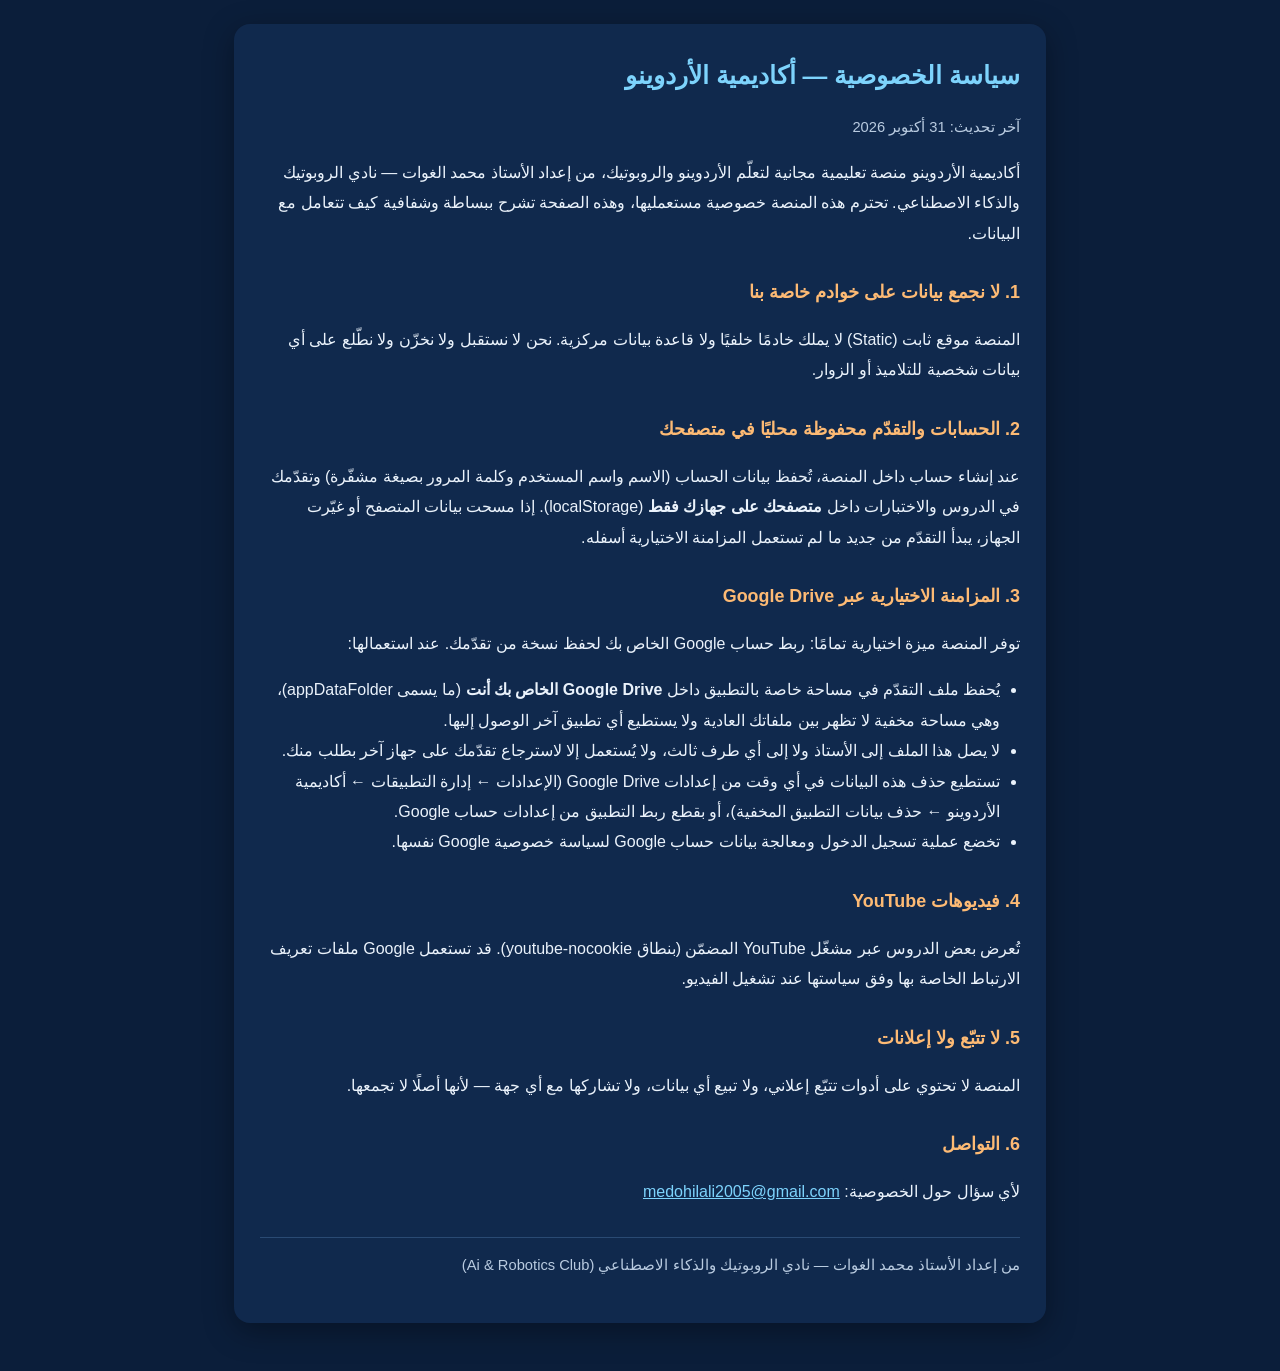
==== privacy.html @ 27d31264 "Add privacy policy page" ====
<!DOCTYPE html>
<html lang="ar" dir="rtl">
<head>
<meta charset="UTF-8">
<meta name="viewport" content="width=device-width, initial-scale=1.0">
<title>سياسة الخصوصية — أكاديمية الأردوينو</title>
<style>
  body { font-family: "Segoe UI", Tahoma, Arial, sans-serif; background: #0B1E3A; color: #EAF2FB; margin: 0; padding: 24px 16px 48px; line-height: 1.9; }
  main { max-width: 760px; margin: 0 auto; background: #10294D; border-radius: 16px; padding: 28px 26px; box-shadow: 0 8px 30px rgba(0,0,0,.35); }
  h1 { font-size: 1.55rem; margin: 0 0 6px; color: #7DD3FC; }
  h2 { font-size: 1.12rem; margin: 26px 0 6px; color: #FDBA74; }
  p, li { font-size: 1rem; }
  ul { padding-right: 20px; }
  .meta { color: #B9CBE0; font-size: .92rem; margin-bottom: 10px; }
  a { color: #7DD3FC; }
  .credit { margin-top: 30px; border-top: 1px solid #2A4A73; padding-top: 14px; color: #B9CBE0; font-size: .92rem; }
</style>
</head>
<body>
<main>
  <h1>سياسة الخصوصية — أكاديمية الأردوينو</h1>
  <p class="meta">آخر تحديث: 31 أكتوبر 2026</p>

  <p>أكاديمية الأردوينو منصة تعليمية مجانية لتعلّم الأردوينو والروبوتيك،
  من إعداد الأستاذ محمد الغوات — نادي الروبوتيك والذكاء الاصطناعي.
  تحترم هذه المنصة خصوصية مستعمليها، وهذه الصفحة تشرح ببساطة وشفافية
  كيف تتعامل مع البيانات.</p>

  <h2>1. لا نجمع بيانات على خوادم خاصة بنا</h2>
  <p>المنصة موقع ثابت (Static) لا يملك خادمًا خلفيًا ولا قاعدة بيانات مركزية.
  نحن لا نستقبل ولا نخزّن ولا نطّلع على أي بيانات شخصية للتلاميذ أو الزوار.</p>

  <h2>2. الحسابات والتقدّم محفوظة محليًا في متصفحك</h2>
  <p>عند إنشاء حساب داخل المنصة، تُحفظ بيانات الحساب (الاسم واسم المستخدم
  وكلمة المرور بصيغة مشفّرة) وتقدّمك في الدروس والاختبارات داخل
  <strong>متصفحك على جهازك فقط</strong> (localStorage). إذا مسحت بيانات
  المتصفح أو غيّرت الجهاز، يبدأ التقدّم من جديد ما لم تستعمل المزامنة
  الاختيارية أسفله.</p>

  <h2>3. المزامنة الاختيارية عبر Google Drive</h2>
  <p>توفر المنصة ميزة اختيارية تمامًا: ربط حساب Google الخاص بك لحفظ
  نسخة من تقدّمك. عند استعمالها:</p>
  <ul>
    <li>يُحفظ ملف التقدّم في مساحة خاصة بالتطبيق داخل <strong>Google Drive
    الخاص بك أنت</strong> (ما يسمى appDataFolder)، وهي مساحة مخفية لا تظهر
    بين ملفاتك العادية ولا يستطيع أي تطبيق آخر الوصول إليها.</li>
    <li>لا يصل هذا الملف إلى الأستاذ ولا إلى أي طرف ثالث، ولا يُستعمل إلا
    لاسترجاع تقدّمك على جهاز آخر بطلب منك.</li>
    <li>تستطيع حذف هذه البيانات في أي وقت من إعدادات Google Drive
    (الإعدادات ← إدارة التطبيقات ← أكاديمية الأردوينو ← حذف بيانات
    التطبيق المخفية)، أو بقطع ربط التطبيق من إعدادات حساب Google.</li>
    <li>تخضع عملية تسجيل الدخول ومعالجة بيانات حساب Google لسياسة
    خصوصية Google نفسها.</li>
  </ul>

  <h2>4. فيديوهات YouTube</h2>
  <p>تُعرض بعض الدروس عبر مشغّل YouTube المضمّن (بنطاق youtube-nocookie).
  قد تستعمل Google ملفات تعريف الارتباط الخاصة بها وفق سياستها عند
  تشغيل الفيديو.</p>

  <h2>5. لا تتبّع ولا إعلانات</h2>
  <p>المنصة لا تحتوي على أدوات تتبّع إعلاني، ولا تبيع أي بيانات، ولا
  تشاركها مع أي جهة — لأنها أصلًا لا تجمعها.</p>

  <h2>6. التواصل</h2>
  <p>لأي سؤال حول الخصوصية: <a href="mailto:medohilali2005@gmail.com">medohilali2005@gmail.com</a></p>

  <p class="credit">من إعداد الأستاذ محمد الغوات — نادي الروبوتيك والذكاء الاصطناعي (Ai &amp; Robotics Club)</p>
</main>
</body>
</html>
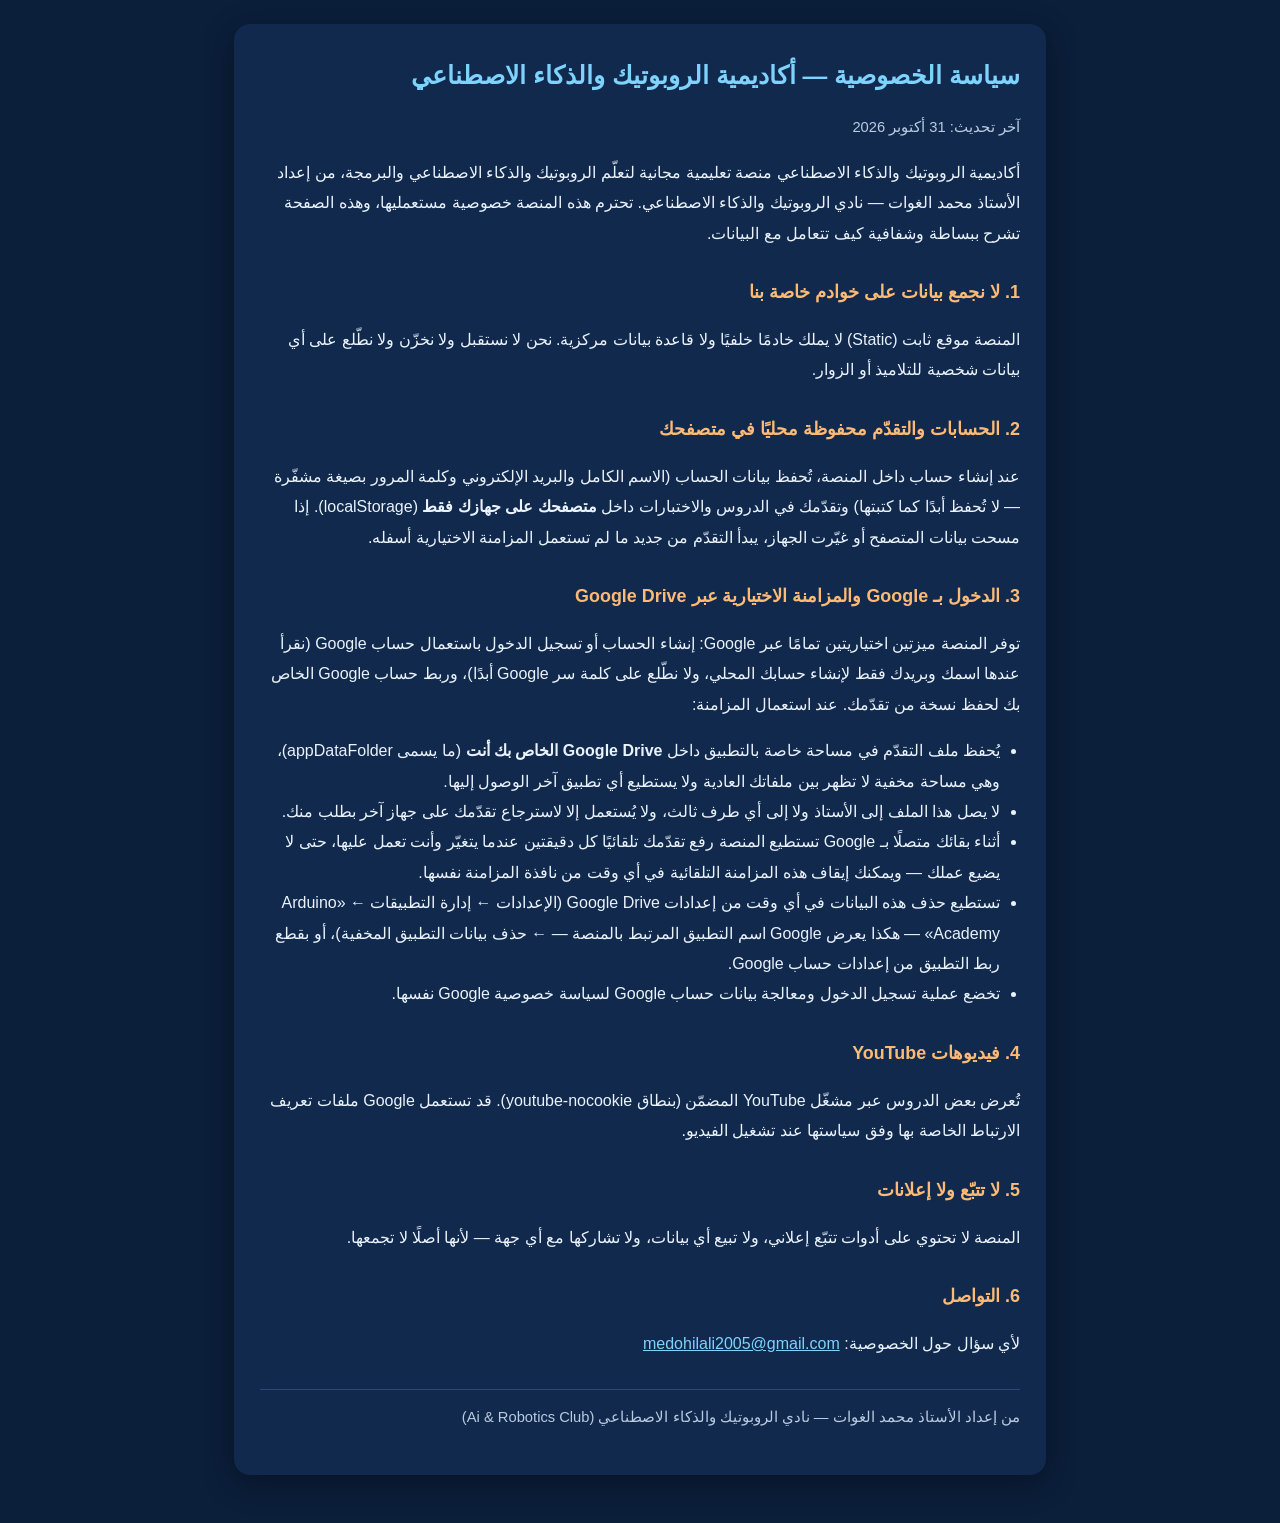
==== commit 8722b341: "Platform update: new academy name, professional registration, Google sign-in, auto-sync, landing + t" ====
--- a/privacy.html
+++ b/privacy.html
@@ -3,7 +3,7 @@
 <head>
 <meta charset="UTF-8">
 <meta name="viewport" content="width=device-width, initial-scale=1.0">
-<title>سياسة الخصوصية — أكاديمية الأردوينو</title>
+<title>سياسة الخصوصية — أكاديمية الروبوتيك والذكاء الاصطناعي</title>
 <style>
   body { font-family: "Segoe UI", Tahoma, Arial, sans-serif; background: #0B1E3A; color: #EAF2FB; margin: 0; padding: 24px 16px 48px; line-height: 1.9; }
   main { max-width: 760px; margin: 0 auto; background: #10294D; border-radius: 16px; padding: 28px 26px; box-shadow: 0 8px 30px rgba(0,0,0,.35); }
@@ -18,10 +18,10 @@
 </head>
 <body>
 <main>
-  <h1>سياسة الخصوصية — أكاديمية الأردوينو</h1>
+  <h1>سياسة الخصوصية — أكاديمية الروبوتيك والذكاء الاصطناعي</h1>
   <p class="meta">آخر تحديث: 31 أكتوبر 2026</p>
 
-  <p>أكاديمية الأردوينو منصة تعليمية مجانية لتعلّم الأردوينو والروبوتيك،
+  <p>أكاديمية الروبوتيك والذكاء الاصطناعي منصة تعليمية مجانية لتعلّم الروبوتيك والذكاء الاصطناعي والبرمجة،
   من إعداد الأستاذ محمد الغوات — نادي الروبوتيك والذكاء الاصطناعي.
   تحترم هذه المنصة خصوصية مستعمليها، وهذه الصفحة تشرح ببساطة وشفافية
   كيف تتعامل مع البيانات.</p>
@@ -31,23 +31,30 @@
   نحن لا نستقبل ولا نخزّن ولا نطّلع على أي بيانات شخصية للتلاميذ أو الزوار.</p>
 
   <h2>2. الحسابات والتقدّم محفوظة محليًا في متصفحك</h2>
-  <p>عند إنشاء حساب داخل المنصة، تُحفظ بيانات الحساب (الاسم واسم المستخدم
-  وكلمة المرور بصيغة مشفّرة) وتقدّمك في الدروس والاختبارات داخل
+  <p>عند إنشاء حساب داخل المنصة، تُحفظ بيانات الحساب (الاسم الكامل والبريد
+  الإلكتروني وكلمة المرور بصيغة مشفّرة — لا تُحفظ أبدًا كما كتبتها)
+  وتقدّمك في الدروس والاختبارات داخل
   <strong>متصفحك على جهازك فقط</strong> (localStorage). إذا مسحت بيانات
   المتصفح أو غيّرت الجهاز، يبدأ التقدّم من جديد ما لم تستعمل المزامنة
   الاختيارية أسفله.</p>
 
-  <h2>3. المزامنة الاختيارية عبر Google Drive</h2>
-  <p>توفر المنصة ميزة اختيارية تمامًا: ربط حساب Google الخاص بك لحفظ
-  نسخة من تقدّمك. عند استعمالها:</p>
+  <h2>3. الدخول بـ Google والمزامنة الاختيارية عبر Google Drive</h2>
+  <p>توفر المنصة ميزتين اختياريتين تمامًا عبر Google: إنشاء الحساب أو
+  تسجيل الدخول باستعمال حساب Google (نقرأ عندها اسمك وبريدك فقط لإنشاء
+  حسابك المحلي، ولا نطّلع على كلمة سر Google أبدًا)، وربط حساب Google
+  الخاص بك لحفظ نسخة من تقدّمك. عند استعمال المزامنة:</p>
   <ul>
     <li>يُحفظ ملف التقدّم في مساحة خاصة بالتطبيق داخل <strong>Google Drive
     الخاص بك أنت</strong> (ما يسمى appDataFolder)، وهي مساحة مخفية لا تظهر
     بين ملفاتك العادية ولا يستطيع أي تطبيق آخر الوصول إليها.</li>
     <li>لا يصل هذا الملف إلى الأستاذ ولا إلى أي طرف ثالث، ولا يُستعمل إلا
     لاسترجاع تقدّمك على جهاز آخر بطلب منك.</li>
+    <li>أثناء بقائك متصلًا بـ Google تستطيع المنصة رفع تقدّمك تلقائيًا
+    كل دقيقتين عندما يتغيّر وأنت تعمل عليها، حتى لا يضيع عملك — ويمكنك
+    إيقاف هذه المزامنة التلقائية في أي وقت من نافذة المزامنة نفسها.</li>
     <li>تستطيع حذف هذه البيانات في أي وقت من إعدادات Google Drive
-    (الإعدادات ← إدارة التطبيقات ← أكاديمية الأردوينو ← حذف بيانات
+    (الإعدادات ← إدارة التطبيقات ← «Arduino Academy» — هكذا يعرض Google
+    اسم التطبيق المرتبط بالمنصة — ← حذف بيانات
     التطبيق المخفية)، أو بقطع ربط التطبيق من إعدادات حساب Google.</li>
     <li>تخضع عملية تسجيل الدخول ومعالجة بيانات حساب Google لسياسة
     خصوصية Google نفسها.</li>
